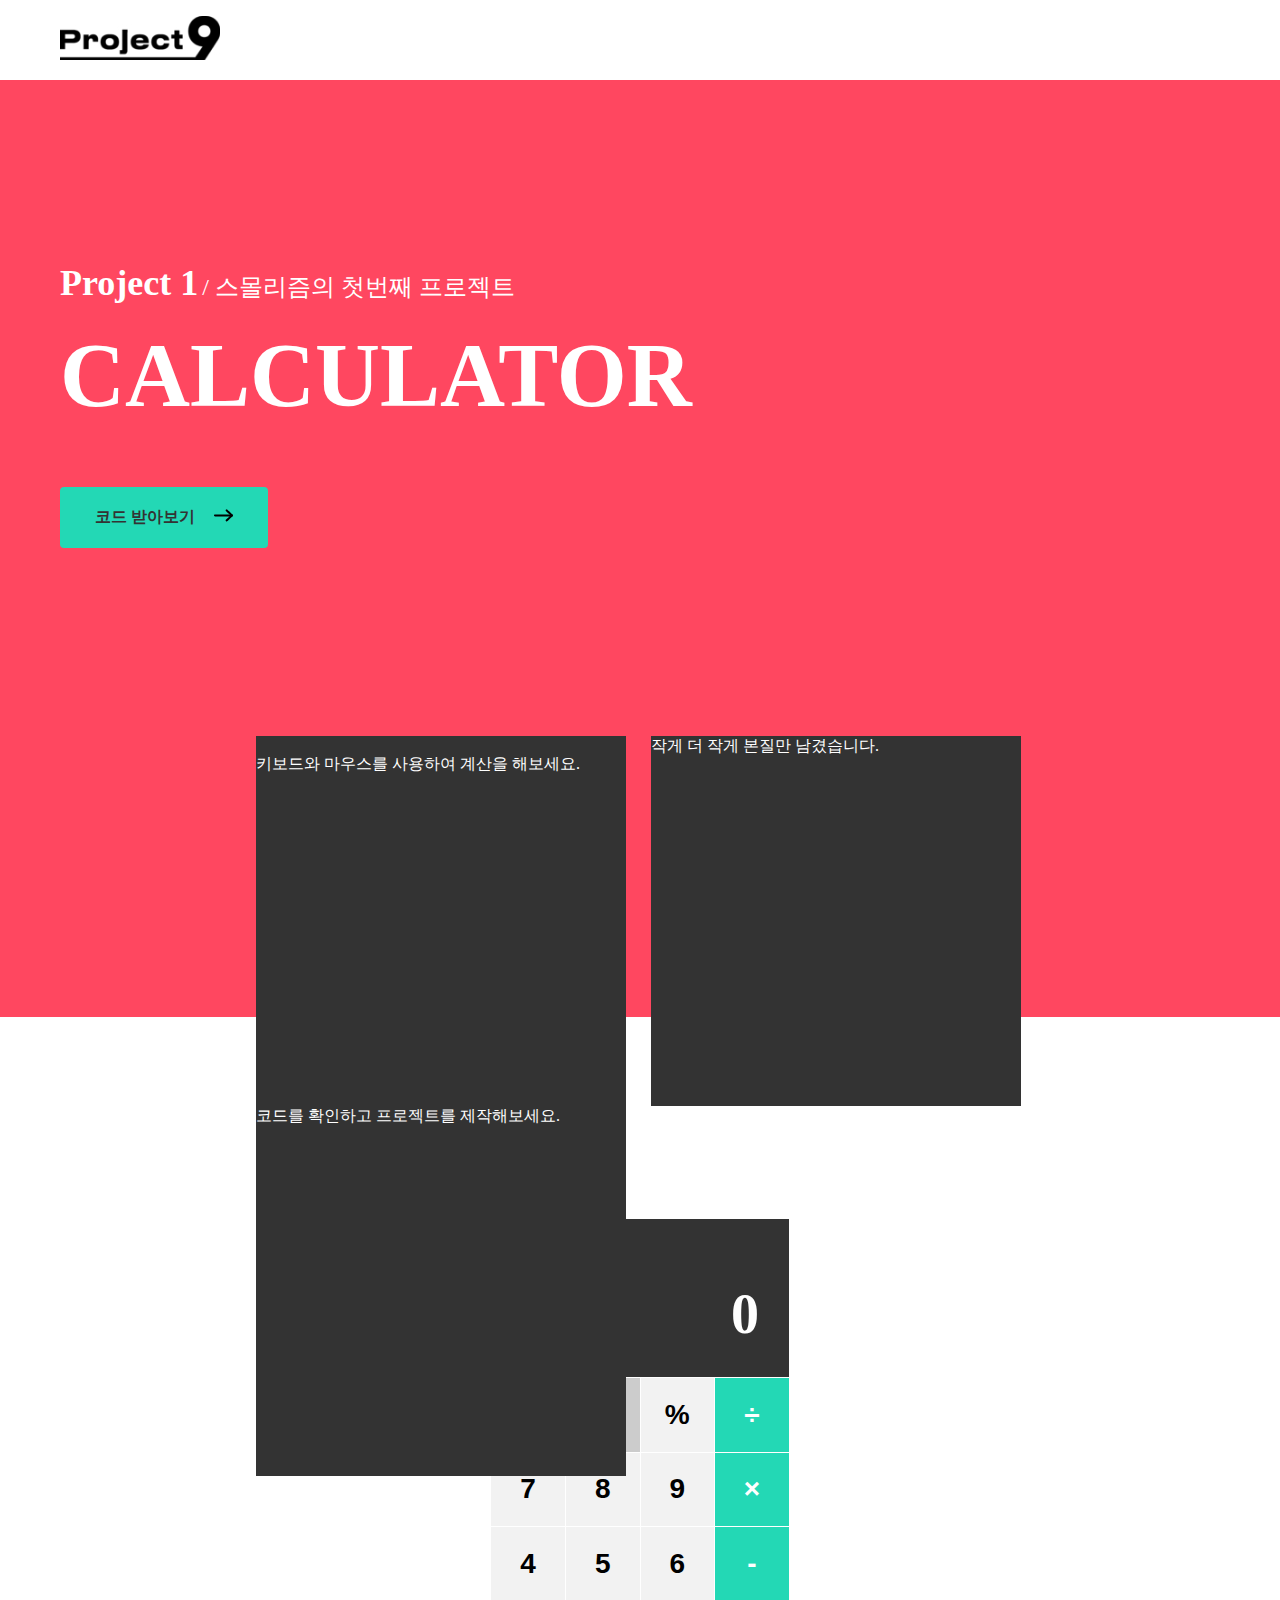
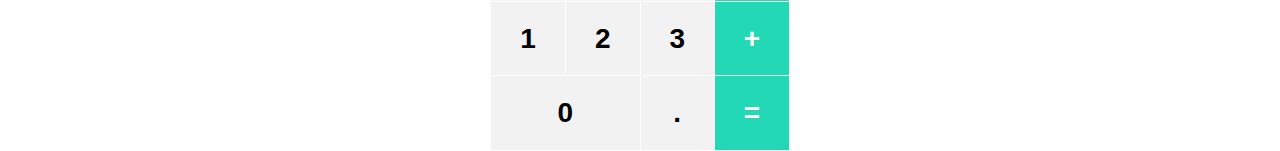
==== project9_01_calculator/index.html @ ad2fed40 "Merge branch 'LeeSeunJae_Dev' into lmj_dev" ====
<!DOCTYPE html>
<html lang="en">
<head>
    
    <title>project9_01_calculator</title>

    <!-- META DATA -->
    <meta charset="UTF-8">
    <meta name="viewport" content="width=device-width, initial-scale=1.0">
    
    <!-- CSS -->
    <link rel="stylesheet" href="resource/css/style.css">
    <link rel="stylesheet" href="resource/css/reset.css">

    <!-- FONT -->
    <link href="https://fonts.googleapis.com/css2?family=Noto+Sans+KR:wght@400;900&display=swap" rel="stylesheet">

    <!-- SCRIPT -->
    <script src="resource/js/script.js" defer></script>

</head>
<body>
<section id="main_content">
    <header class="main">
        <nav class="main--nav">
            <div class="container">
            <a href=""><img src="resource/img/logo_project9.jpg" alt="로고"></a>
            </div>
        </nav>
        <div class="main--hero">
            <div class="container">
            <h3>Project 1</h3>
            <h4> / 스몰리즘의 첫번째 프로젝트</h4>
            <h2>CALCULATOR</h2>
            <a href="#" class="hero--btn">코드 받아보기 <img src="resource/img/icon_right_arraow.png" alt="화살표"></a>
            </div>
        </div>
    </header>
    <div class="description container clearfix">
        <div class="desc--box_01"><img src="#" alt=""><p>키보드와 마우스를 사용하여 계산을 해보세요.</p></div>
        <div class="desc--box_02"><p>작게 더 작게 본질만 남겼습니다.</p></div>
        <div class="desc--box_03"><p>코드를 확인하고 프로젝트를 제작해보세요.</p></div>
    </div>
</section>

<!-- CALCULATOR    -->
<section id="calculator_content">
    <div class="calculator">
        <div class="calculator--output_panel">
            <div class="js---previous_result"></div>
            <h2 class="js---current_result"></h2>
        </div>
        
        <div class="calculator--input_panel">
            
            <!-- NUMBER -->
            <form>
            <table>
                <tr>
                    <!-- RESET,PERCENT -->
                    <td colspan="2" class="border_left_delete"><button class="js---reset">AC</button></td>
                    <td><button class="js---remainder">%</button></td>
                    <!-- FOUR ARITHMETIC OPERAION -->
                    <td class="border_right_delete"><button class="js---division primary_color">&divide;</button></td>
                </tr>
                <tr>
                    <td class="border_left_delete"><button class="js---number_7">7</button></td>
                    <td><button class="js---number_8">8</button></td>
                    <td><button class="js---number_9">9</button></td>
                    <td class="border_right_delete"><button class="js---multiply primary_color">&times;</button></td>
                </tr>
                <tr>
                    <td class="border_left_delete"><button class="js---number_4">4</button></td>
                    <td><button class="js---number_5">5</button></td>
                    <td><button class="js---number_6">6</button></td>
                    <td class="border_right_delete"><button class="js---subtract primary_color">-</button></td>
                </tr>
                <tr>
                    <td class="border_left_delete"><button class="js---number_1">1</button></td>
                    <td><button class="js---number_2">2</button></td>
                    <td><button class="js---number_3">3</button></td>
                    <td class="border_right_delete"><button class="js---plus primary_color">+</button></td>
                </tr>
                <tr>
                    <td colspan="2" class="border_left_delete"><button class="js---number_0">0</button></td>
                    <td><button class="js---number_dot">.</button></td>
                    <td class="border_right_delete"><button class="js---result primary_color">=</button></td>
                </tr>
                <!-- FOUR ARITHMETIC OPERAION -->
            </table>
            </form>
        </div>
    </div>
</section>
</body>
</html>
---- project9_01_calculator/resource/css/style.css ----
/* -------------------- */
/* 기본설정 */
/* -------------------- */

body{
    color:#fff;
}

/* 루트값 */

:root{
    --primary_color:#23d8b5;
}


/* 컨테이너클래스 */
.container {
    max-width:1160px;
    margin: 0 auto;
}

/* 클리어픽스 */
.clearfix::after{
    content: '';
    clear: both;
    display: block;
}


/* 좌우 보더라인 제거 */

table tr .border_right_delete {
    border-right: none
}

table tr .border_left_delete {
    border-left: none
}


/* -------------------- */
/* 버튼설정 */
/* -------------------- */


/* 사칙연산 버튼 */
.primary_color{
    background: var(--primary_color);
    color: #fff;
}

.primary_color:hover{
    background: #22C6A7;
    color: #f5f5f5;
}

.primary_color:active{
    background: #1CA68C;
    color: #f5f5f5;
}


/* 숫자버튼 */
button {
    background:#f2f2f2;
}

button:hover {
    background: #ddd;
}

button:active {
    background: #ccc;
}


/* reset, percent 버튼컬러  디폴트*/

.js---reset, .js---percent {
    background: #ccc;
}

.js---reset:hover, .js---percent:hover {
    background: #bbb;
}

.js---reset:active, .js---percent:active {
    background: #a5a5a5;
}

/* ---------------------- */
/* 재사용 컴퍼넌트 */
/* ---------------------- */



/* --------------------- */
/* SECTION_MAIN */
/* --------------------- */

.main {
    /* background-color: salmon; */
    width: 100%;
}

/* NAV */

.main--nav {
    background: #fff;
    padding:16px 0;
}

/* HERO IMG */

.main--hero {
    background: #ff4760;
    padding:10px 0;
    height:937px;  
}

.main--hero h2{
    font-size:90px ;
    padding: 20px 0 60px 0;
}

.main--hero h3{
    font-size:36px ;
    display: inline-block;
    margin-top: 172px;
}

.main--hero h4{
    font-size:24px ;
    display: inline-block;
    font-weight: 400;
}

.hero--btn {
    padding: 20px 35px;
    background: var(--primary_color);
    border-radius:4px;
    font-weight: 900;
    display: inline-block;
}

.hero--btn img{
    margin-left: 15px;
}

/* DESCRIPTION */

.main_content {
    position: relative;
}

.description {
    position: absolute;
    top:90%;
    left:20%;
    transform: translateY(-10%);
}

.hero_text_box {
    position: absolute;
    top: 40%;
    left: 50%;
    transform: translate(-50%, -50%);
    /* width: 100%; */
}

.description div:last-child{
    margin-right: 0;
}

.desc--box_01 {
    width: 370px;
    height: 370px;
    float: left;
    margin-right: 25px;
    background: #333333;
}

.desc--box_02 {
    width: 370px;
    height: 370px;
    float: left;
    margin-right: 25px;
    background: #333333;
}

.desc--box_03 {
    width: 370px;
    height: 370px;
    float: left;
    margin-right: 25px;
    background: #333333;
}


/* --------------------- */
/* SECTION_CALCULATOR */
/* --------------------- */


#calculator_content {
    padding-top:202px;
}



/* CALCULATOR */


.calculator {
    width:298px;
    height: 532px;
    border-radius: 5px;
    margin: 0 auto;
}


/* ---------------------- */
/* OUTPUT_PANEL*/
/* ---------------------- */
.calculator--output_panel {
    background:#333;
    height: 158px;
    text-align: right;
}

.js---previous_result{
    /* background: #888; */
    height: 40%;
    font-size:24px;
    padding:40px 30px 0 0;
    color: #999;
}

.js---current_result {
    /* background:#999; */
    padding-right: 30px;
    font-size:56px;
    height: 60%;
}

/* ---------------------- */
/* INPUT_PANEL*/
/* ---------------------- */

.calculator--input_panel table {
    width:100%;
    height:374px;
    border-collapse: collapse;
    border-spacing: 0;

}


.calculator--input_panel td {
    text-align: center;
    width:25%;
    border:1px solid #fff;
}

.calculator--input_panel button {
    width: 100%;
    height: 100%;
    cursor: pointer;
    font-size:28px;
    font-weight:700;  
}
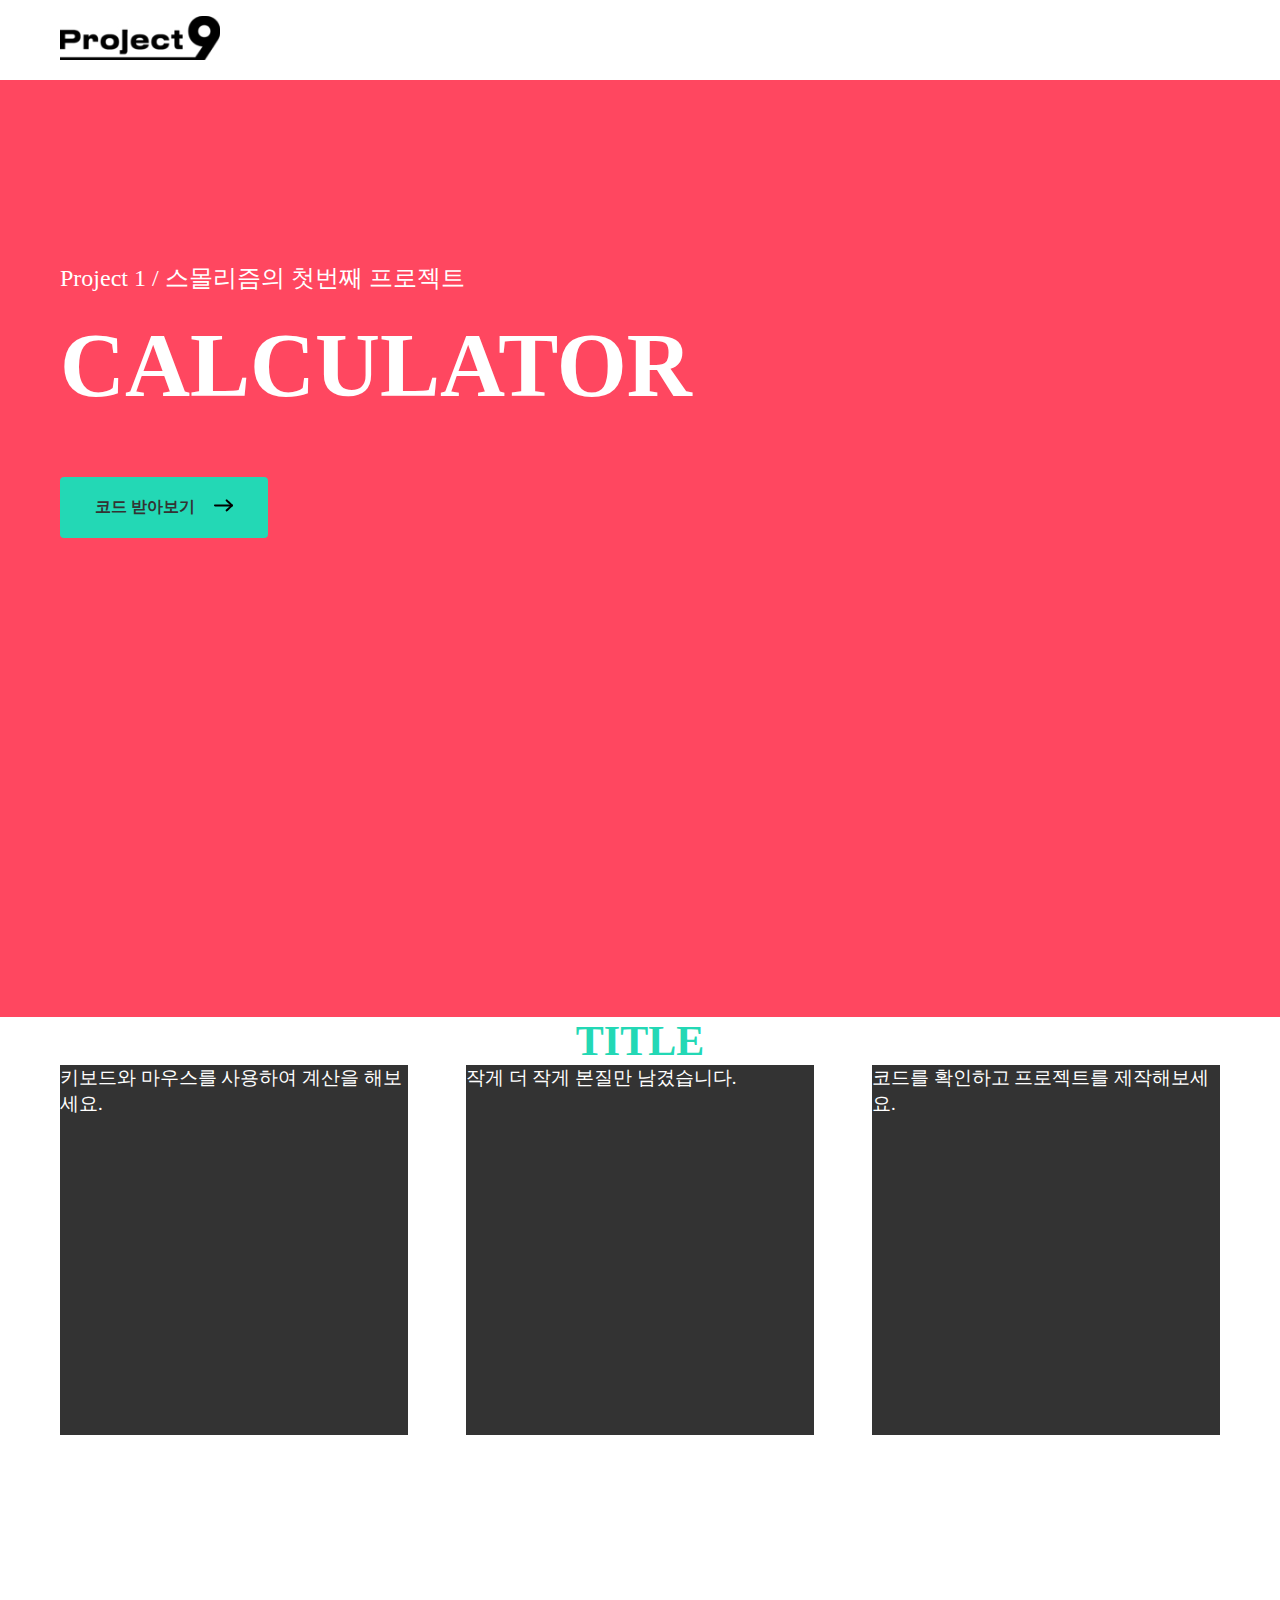
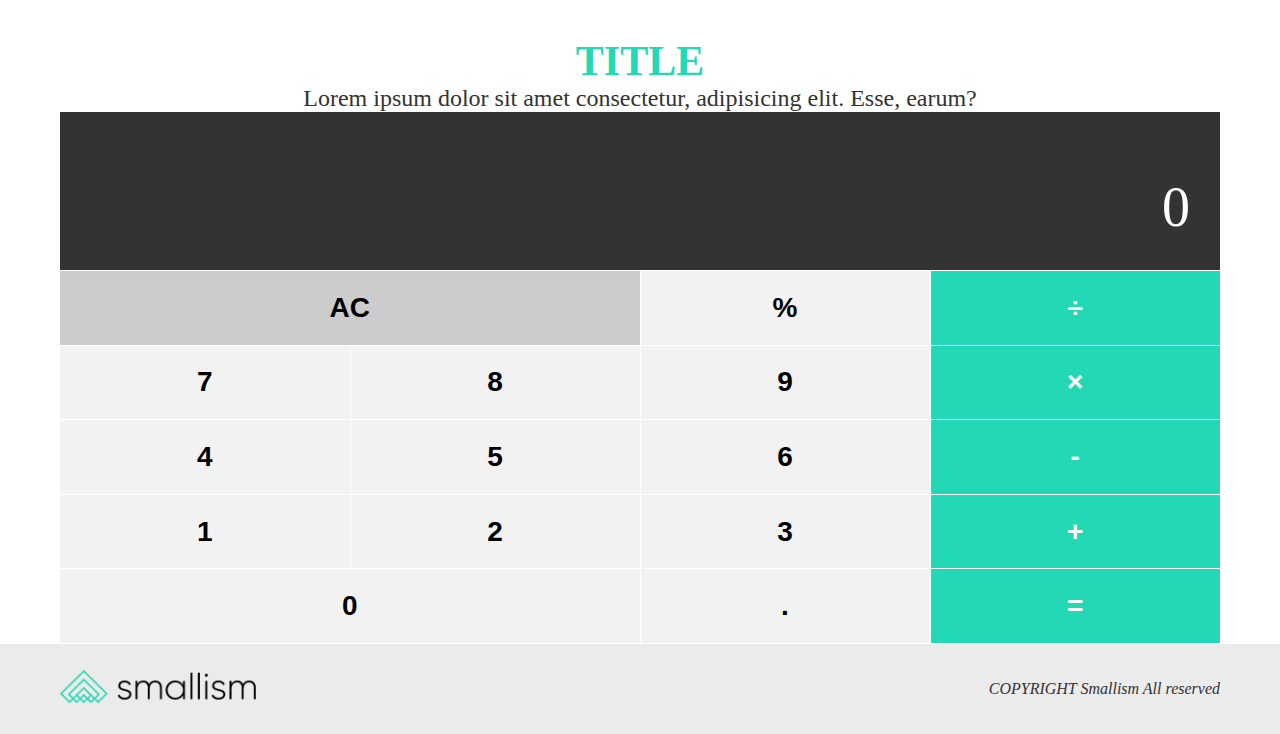
==== commit 6b659a2a: "html&css 수정" ====
--- a/project9_01_calculator/index.html
+++ b/project9_01_calculator/index.html
@@ -16,81 +16,111 @@
     <link href="https://fonts.googleapis.com/css2?family=Noto+Sans+KR:wght@400;900&display=swap" rel="stylesheet">
 
     <!-- SCRIPT -->
+    <link rel="stylesheet" href="https://cdnjs.cloudflare.com/ajax/libs/font-awesome/5.8.2/css/all.min.css" />
     <script src="resource/js/script.js" defer></script>
 
 </head>
 <body>
-<section id="main_content">
-    <header class="main">
-        <nav class="main--nav">
-            <div class="container">
-            <a href=""><img src="resource/img/logo_project9.jpg" alt="로고"></a>
+
+    <header id="header">
+        <nav class="header--nav">
+            <div class="nav container">
+            <a href="../index.html"><img src="resource/img/logo_project9.jpg" alt="로고"></a>
             </div>
         </nav>
-        <div class="main--hero">
-            <div class="container">
-            <h3>Project 1</h3>
-            <h4> / 스몰리즘의 첫번째 프로젝트</h4>
-            <h2>CALCULATOR</h2>
-            <a href="#" class="hero--btn">코드 받아보기 <img src="resource/img/icon_right_arraow.png" alt="화살표"></a>
+        <div class="header--hero">
+            <div class="hero container">
+                <p>
+                    <span class="">Project 1</span> / 스몰리즘의 첫번째 프로젝트</span>
+                </p>
+                <h1>CALCULATOR</h1>
+                <a href="https://github.com/sliverz6/Smallism_Project9" class="hero--btn">코드 받아보기
+                    <img src="resource/img/icon_right_arraow.png" alt="화살표">
+                </a>
             </div>
         </div>
     </header>
-    <div class="description container clearfix">
-        <div class="desc--box_01"><img src="#" alt=""><p>키보드와 마우스를 사용하여 계산을 해보세요.</p></div>
-        <div class="desc--box_02"><p>작게 더 작게 본질만 남겼습니다.</p></div>
-        <div class="desc--box_03"><p>코드를 확인하고 프로젝트를 제작해보세요.</p></div>
-    </div>
-</section>
 
-<!-- CALCULATOR    -->
-<section id="calculator_content">
-    <div class="calculator">
-        <div class="calculator--output_panel">
-            <div class="js---previous_result"></div>
-            <h2 class="js---current_result"></h2>
+    <main id="main">
+        <section class="section_description clearfix">
+            <div class="description container">
+                <h2 class="descrpition--h2">TITLE</h2>
+                <div class="description--box">
+                    <ion-icon name="heart"></ion-icon>
+                    <h3 class="box--h3">키보드와 마우스를 사용하여 계산을 해보세요.</h3>
+                </div>
+                <div class="description--box">
+                    <h3 class="box--h3">작게 더 작게 본질만 남겼습니다.</h3>
+                </div>
+                <div class="description--box">
+                    <h3 class="box--h3">코드를 확인하고 프로젝트를 제작해보세요.</h3>
+                </div>
+            </div>
+        </section>
+
+        <!-- CALCULATOR    -->
+        <section class="section_calculator">
+            <div class="calculator container">
+                <h2 class="calculator--h2">TITLE</h2>
+                <h3 class="calculator--h3">Lorem ipsum dolor sit amet consectetur, adipisicing elit. Esse, earum?</h3>
+                <div class="calculator--output_panel">
+                    <div class="calculation_log js---previous_result"></div>
+                    <div class="current_result js---current_result"></div>
+                </div>
+                <div class="calculator--input_panel">
+                    <table>
+                        <tr>
+                            <td colspan="2"><button class="js---reset">AC</button></td>
+                            <td><button class="js---remainder">%</button></td>
+                            <td><button class="js---division primary_color">&divide;</button></td>
+                        </tr>
+                        <tr>
+                            <td><button class="js---number_7">7</button></td>
+                            <td><button class="js---number_8">8</button></td>
+                            <td><button class="js---number_9">9</button></td>
+                            <td><button class="js---multiply primary_color">&times;</button></td>
+                        </tr>
+                        <tr>
+                            <td><button class="js---number_4">4</button></td>
+                            <td><button class="js---number_5">5</button></td>
+                            <td><button class="js---number_6">6</button></td>
+                            <td><button class="js---subtract primary_color">-</button></td>
+                        </tr>
+                        <tr>
+                            <td><button class="js---number_1">1</button></td>
+                            <td><button class="js---number_2">2</button></td>
+                            <td><button class="js---number_3">3</button></td>
+                            <td><button class="js---add primary_color">+</button></td>
+                        </tr>
+                        <tr>
+                            <td colspan="2"><button class="js---number_0">0</button></td>
+                            <td><button class="js---number_dot">.</button></td>
+                            <td><button class="js---result primary_color">=</button></td>
+                        </tr>
+                    </table>
+                </div>
+            </div>
+        </section>
+    </main>
+    <!-- footer -->
+    <footer id="footer">
+        <div class="container">
+            <div class="footer">
+                <div class="footer_img">
+                    <a href="https://smallism.netlify.com">
+                        <img 
+                        src="resource/img/로고_흑.png" 
+                        srcset="
+                        resource/img/로고_흑@2x.png 2x, 
+                        resource/img/로고_흑@3x.png 3x"
+                        alt="스몰리즘 로고">
+                    </a>
+                </div>
+                <div class="footer_text">
+                    <address>COPYRIGHT Smallism All reserved</address>
+                </div>
+            </div>
         </div>
-        
-        <div class="calculator--input_panel">
-            
-            <!-- NUMBER -->
-            <form>
-            <table>
-                <tr>
-                    <!-- RESET,PERCENT -->
-                    <td colspan="2" class="border_left_delete"><button class="js---reset">AC</button></td>
-                    <td><button class="js---remainder">%</button></td>
-                    <!-- FOUR ARITHMETIC OPERAION -->
-                    <td class="border_right_delete"><button class="js---division primary_color">&divide;</button></td>
-                </tr>
-                <tr>
-                    <td class="border_left_delete"><button class="js---number_7">7</button></td>
-                    <td><button class="js---number_8">8</button></td>
-                    <td><button class="js---number_9">9</button></td>
-                    <td class="border_right_delete"><button class="js---multiply primary_color">&times;</button></td>
-                </tr>
-                <tr>
-                    <td class="border_left_delete"><button class="js---number_4">4</button></td>
-                    <td><button class="js---number_5">5</button></td>
-                    <td><button class="js---number_6">6</button></td>
-                    <td class="border_right_delete"><button class="js---subtract primary_color">-</button></td>
-                </tr>
-                <tr>
-                    <td class="border_left_delete"><button class="js---number_1">1</button></td>
-                    <td><button class="js---number_2">2</button></td>
-                    <td><button class="js---number_3">3</button></td>
-                    <td class="border_right_delete"><button class="js---plus primary_color">+</button></td>
-                </tr>
-                <tr>
-                    <td colspan="2" class="border_left_delete"><button class="js---number_0">0</button></td>
-                    <td><button class="js---number_dot">.</button></td>
-                    <td class="border_right_delete"><button class="js---result primary_color">=</button></td>
-                </tr>
-                <!-- FOUR ARITHMETIC OPERAION -->
-            </table>
-            </form>
-        </div>
-    </div>
-</section>
+    </footer>
 </body>
 </html>--- a/project9_01_calculator/resource/css/style.css
+++ b/project9_01_calculator/resource/css/style.css
@@ -10,6 +10,10 @@
 
 :root{
     --primary_color:#23d8b5;
+    --h2_font:42px;
+    --h3_font:24px;
+    --h3_font-weight :400;
+    --text-align:center;
 }
 
 
@@ -29,14 +33,13 @@
 
 /* 좌우 보더라인 제거 */
 
-table tr .border_right_delete {
-    border-right: none
-}
-
-table tr .border_left_delete {
-    border-left: none
-}
-
+table tr td:first-child{
+    border-left: none;
+}
+
+table tr td:last-child  {
+    border-right: none;
+}
 
 /* -------------------- */
 /* 버튼설정 */
@@ -95,44 +98,40 @@
 
 
 /* --------------------- */
-/* SECTION_MAIN */
-/* --------------------- */
-
-.main {
-    /* background-color: salmon; */
+/*HEADER */
+/* --------------------- */
+
+.header {
     width: 100%;
-}
-
-/* NAV */
-
-.main--nav {
+    height: 100vh;
+}
+
+/***** NAV CONTAINER *****/
+
+.header--nav {
     background: #fff;
     padding:16px 0;
 }
 
-/* HERO IMG */
-
-.main--hero {
+/***** HERO CONTAINER *****/
+
+.header--hero {
     background: #ff4760;
     padding:10px 0;
     height:937px;  
 }
 
-.main--hero h2{
+.hero h1{
     font-size:90px ;
     padding: 20px 0 60px 0;
 }
 
-.main--hero h3{
-    font-size:36px ;
-    display: inline-block;
-    margin-top: 172px;
-}
-
-.main--hero h4{
+
+.hero p{
     font-size:24px ;
     display: inline-block;
     font-weight: 400;
+    margin-top: 172px;
 }
 
 .hero--btn {
@@ -147,54 +146,39 @@
     margin-left: 15px;
 }
 
-/* DESCRIPTION */
-
-.main_content {
-    position: relative;
-}
-
-.description {
-    position: absolute;
-    top:90%;
-    left:20%;
-    transform: translateY(-10%);
-}
-
-.hero_text_box {
-    position: absolute;
-    top: 40%;
-    left: 50%;
-    transform: translate(-50%, -50%);
-    /* width: 100%; */
-}
-
-.description div:last-child{
-    margin-right: 0;
-}
-
-.desc--box_01 {
-    width: 370px;
+/* --------------------- */
+/* SECTION_DESCRIPTION */
+/* --------------------- */
+
+
+.main--description {
+    height:auto;
+    background: #555;
+    overflow: auto;
+}
+
+.descrpition--h2 {
+    text-align: var(--text-align);
+    color: var(--primary_color);
+    font-size: var(--h2_font);
+}
+
+.description--box:last-child{
+    margin-right:0;
+}
+
+.description--box{
+    width: 30%;
     height: 370px;
     float: left;
-    margin-right: 25px;
+    margin-right:5%;
     background: #333333;
 }
 
-.desc--box_02 {
-    width: 370px;
-    height: 370px;
-    float: left;
-    margin-right: 25px;
-    background: #333333;
-}
-
-.desc--box_03 {
-    width: 370px;
-    height: 370px;
-    float: left;
-    margin-right: 25px;
-    background: #333333;
-}
+.box--h3{
+    font-weight: var(--h3_font-weight);
+}
+
 
 
 /* --------------------- */
@@ -202,26 +186,39 @@
 /* --------------------- */
 
 
-#calculator_content {
+.section_calculator{
     padding-top:202px;
-}
-
-
-
-/* CALCULATOR */
-
+    height: auto;
+}
+
+
+
+/* ----- CALCULATOR ----- */
 
 .calculator {
-    width:298px;
-    height: 532px;
+    width:100%;
+    height: auto;
     border-radius: 5px;
     margin: 0 auto;
 }
 
 
-/* ---------------------- */
-/* OUTPUT_PANEL*/
-/* ---------------------- */
+.calculator--h2 {
+    text-align: var(--text-align);
+    font-size: var(--h2_font);
+    color: var(--primary_color);
+}
+
+.calculator--h3 {
+    text-align: var(--text-align);
+    font-size: var(--h3_font);
+    font-weight: var(--h3_font-weight);
+    color: #333
+}
+
+
+/* ----- OUTPUT_PANEL----- */
+
 .calculator--output_panel {
     background:#333;
     height: 158px;
@@ -243,9 +240,7 @@
     height: 60%;
 }
 
-/* ---------------------- */
-/* INPUT_PANEL*/
-/* ---------------------- */
+/* ----- INPUT_PANEL ----- */
 
 .calculator--input_panel table {
     width:100%;
@@ -271,3 +266,27 @@
 }
 
 
+/* ----- FOOTER ----- */
+
+#footer {
+    display: flex;
+    justify-content: space-between;
+    align-items: center;
+    height: 90px;
+    background-color: #ebebeb;
+}
+
+#footer > .container {
+    width: 100%;
+}
+
+.footer {
+    display: flex;
+    align-items: center;
+    justify-content: space-between;
+}
+
+.footer_text {
+    color: #333;
+}
+
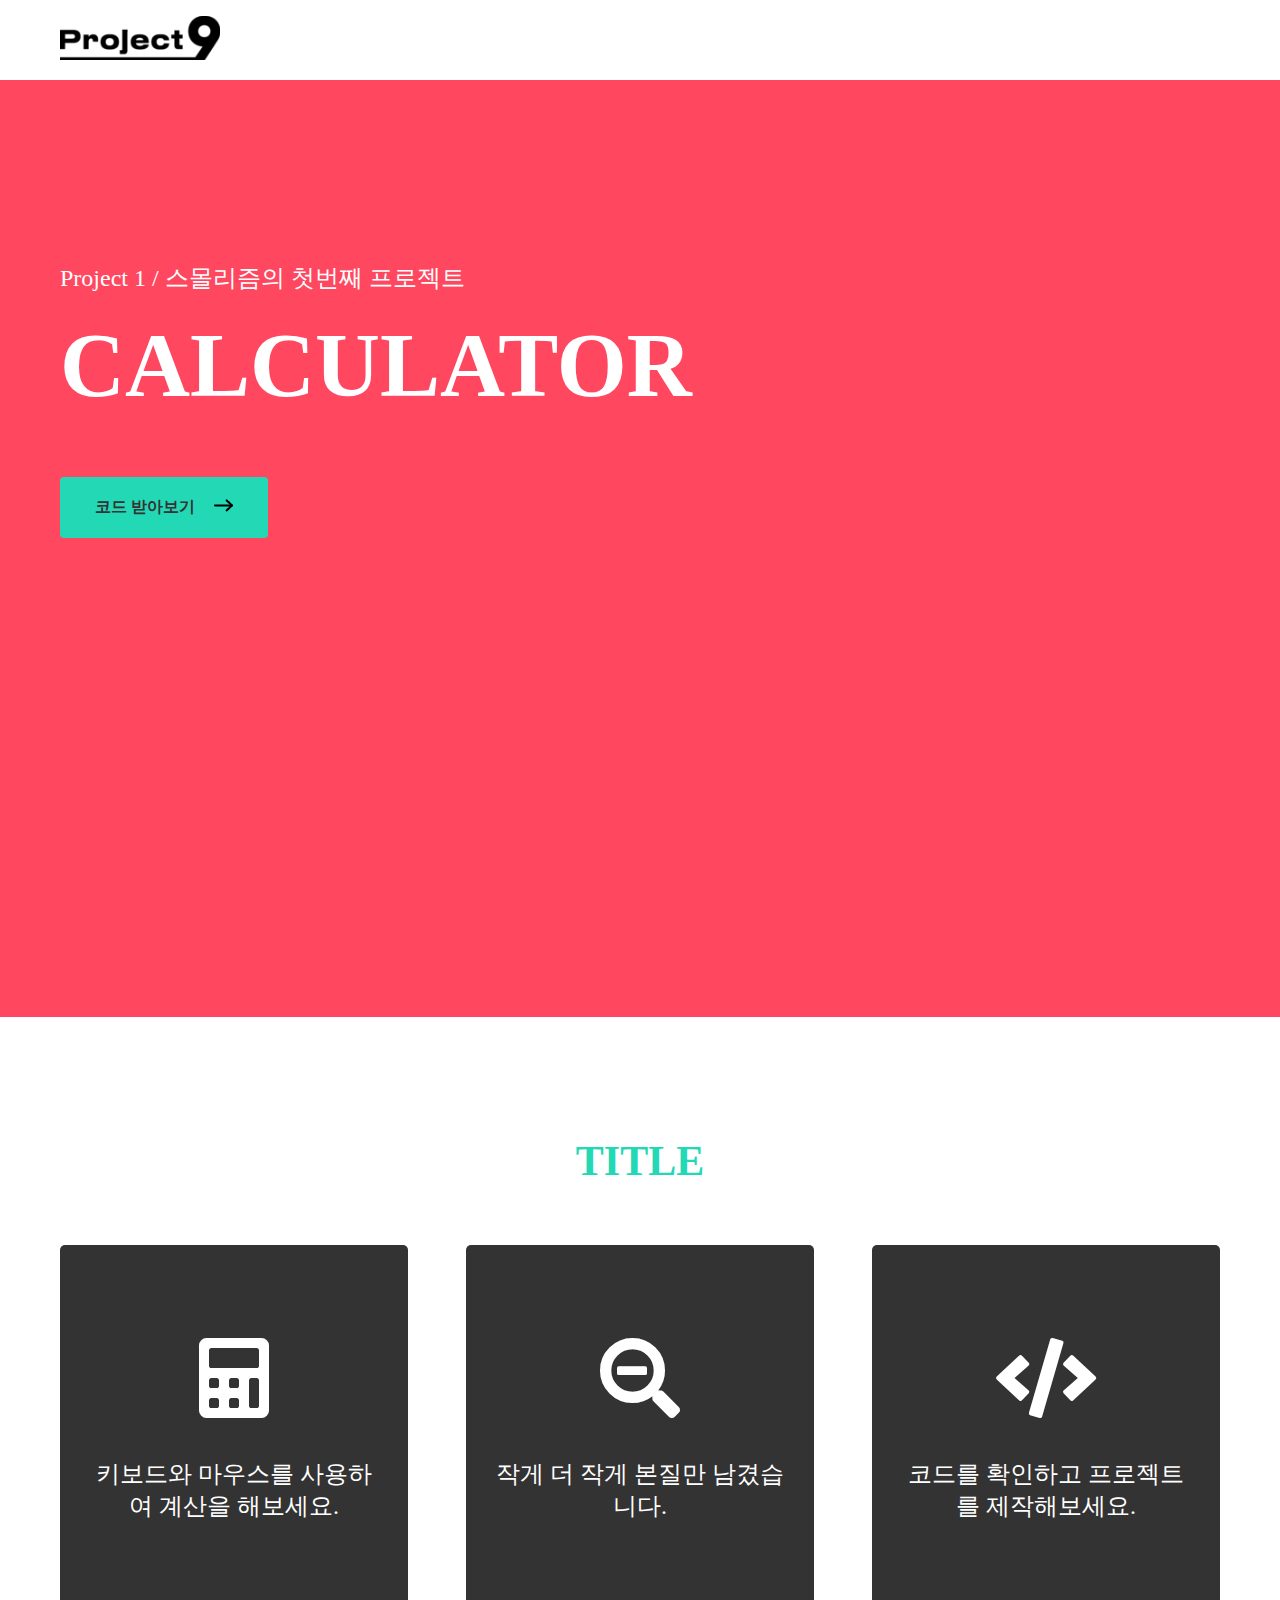
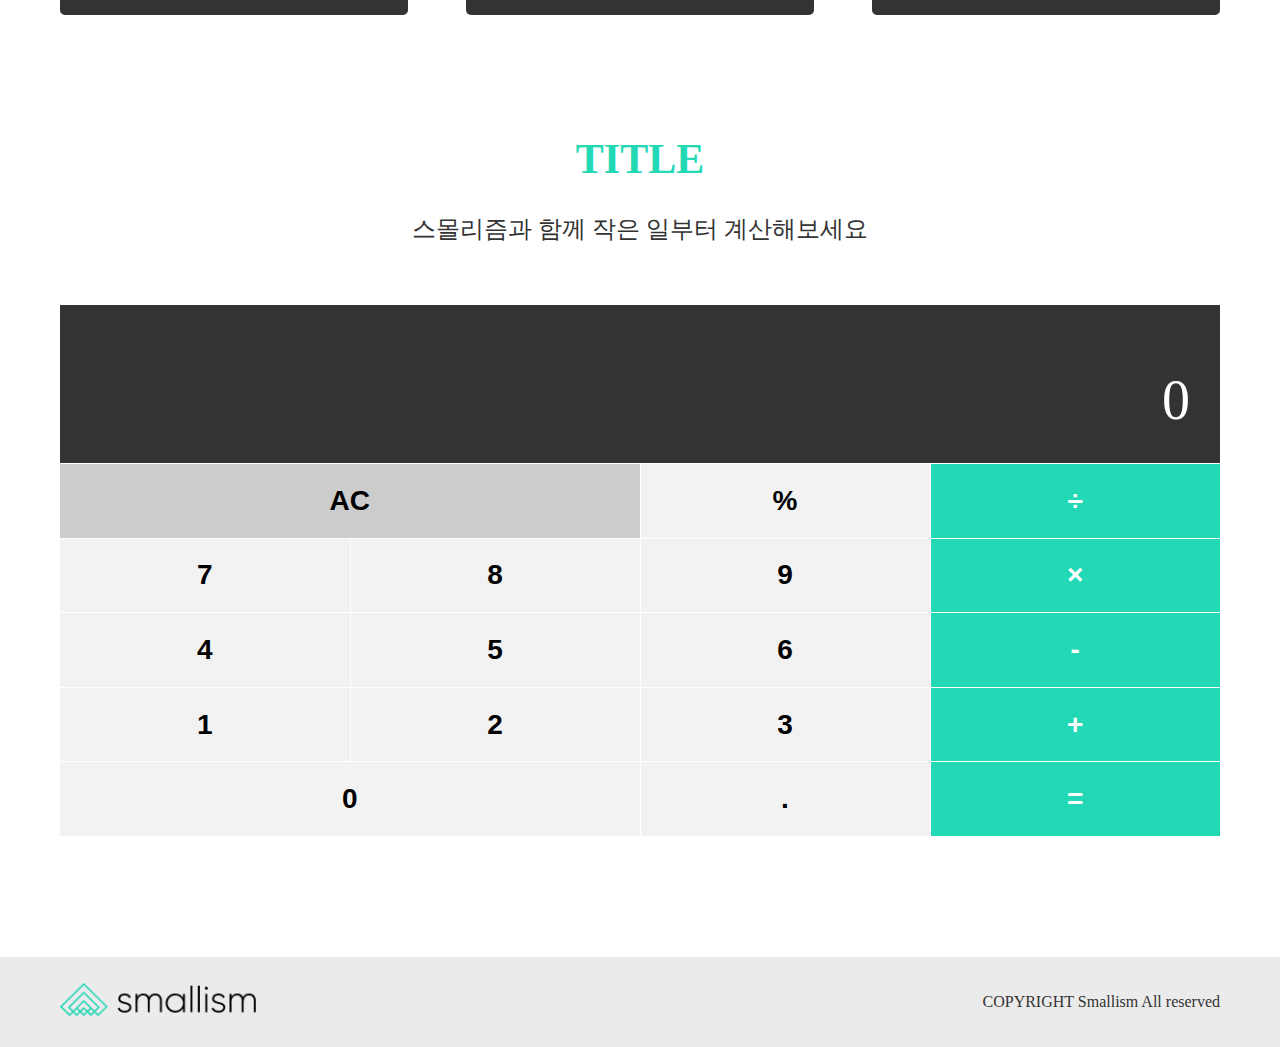
==== commit eac6e340: "완성" ====
--- a/project9_01_calculator/index.html
+++ b/project9_01_calculator/index.html
@@ -46,13 +46,15 @@
             <div class="description container">
                 <h2 class="descrpition--h2">TITLE</h2>
                 <div class="description--box">
-                    <ion-icon name="heart"></ion-icon>
+                    <i class="fas fa-calculator fa-5x"></i>
                     <h3 class="box--h3">키보드와 마우스를 사용하여 계산을 해보세요.</h3>
                 </div>
                 <div class="description--box">
+                    <i class="fas fa-search-minus fa-5x"></i>
                     <h3 class="box--h3">작게 더 작게 본질만 남겼습니다.</h3>
                 </div>
                 <div class="description--box">
+                    <i class="fas fa-code fa-5x"></i>
                     <h3 class="box--h3">코드를 확인하고 프로젝트를 제작해보세요.</h3>
                 </div>
             </div>
@@ -62,7 +64,7 @@
         <section class="section_calculator">
             <div class="calculator container">
                 <h2 class="calculator--h2">TITLE</h2>
-                <h3 class="calculator--h3">Lorem ipsum dolor sit amet consectetur, adipisicing elit. Esse, earum?</h3>
+                <h3 class="calculator--h3">스몰리즘과 함께 작은 일부터 계산해보세요</h3>
                 <div class="calculator--output_panel">
                     <div class="calculation_log js---previous_result"></div>
                     <div class="current_result js---current_result"></div>
--- a/project9_01_calculator/resource/css/style.css
+++ b/project9_01_calculator/resource/css/style.css
@@ -10,10 +10,11 @@
 
 :root{
     --primary_color:#23d8b5;
-    --h2_font:42px;
-    --h3_font:24px;
-    --h3_font-weight :400;
+    --h2_font-size:42px;
+    --h3_font-size:24px;
+    --h3_font-weight:400;
     --text-align:center;
+    --margin-bottom:60px;
 }
 
 
@@ -160,7 +161,8 @@
 .descrpition--h2 {
     text-align: var(--text-align);
     color: var(--primary_color);
-    font-size: var(--h2_font);
+    font-size: var(--h2_font-size);
+    margin-bottom: var(--margin-bottom);
 }
 
 .description--box:last-child{
@@ -168,15 +170,29 @@
 }
 
 .description--box{
+    display: flex;
+    flex-direction: column;
+    justify-content: center;
+    align-items: center;
+    padding: 30px;
     width: 30%;
     height: 370px;
     float: left;
     margin-right:5%;
     background: #333333;
-}
+    border-radius: 5px;
+}
+
+
+.fas{
+    margin-bottom: 40px;
+}
+
 
 .box--h3{
     font-weight: var(--h3_font-weight);
+    font-size: var(--h3_font-size);
+    text-align: var(--text-align);
 }
 
 
@@ -186,8 +202,8 @@
 /* --------------------- */
 
 
-.section_calculator{
-    padding-top:202px;
+.section_calculator, .section_description {
+    padding-top:120px;
     height: auto;
 }
 
@@ -205,15 +221,17 @@
 
 .calculator--h2 {
     text-align: var(--text-align);
-    font-size: var(--h2_font);
+    font-size: var(--h2_font-size);
     color: var(--primary_color);
+    margin-bottom: 30px;
 }
 
 .calculator--h3 {
     text-align: var(--text-align);
-    font-size: var(--h3_font);
+    font-size: var(--h3_font-size);
     font-weight: var(--h3_font-weight);
-    color: #333
+    color: #333;
+    margin-bottom: var(--margin-bottom);
 }
 
 
@@ -274,6 +292,7 @@
     align-items: center;
     height: 90px;
     background-color: #ebebeb;
+    margin-top: 120px;
 }
 
 #footer > .container {
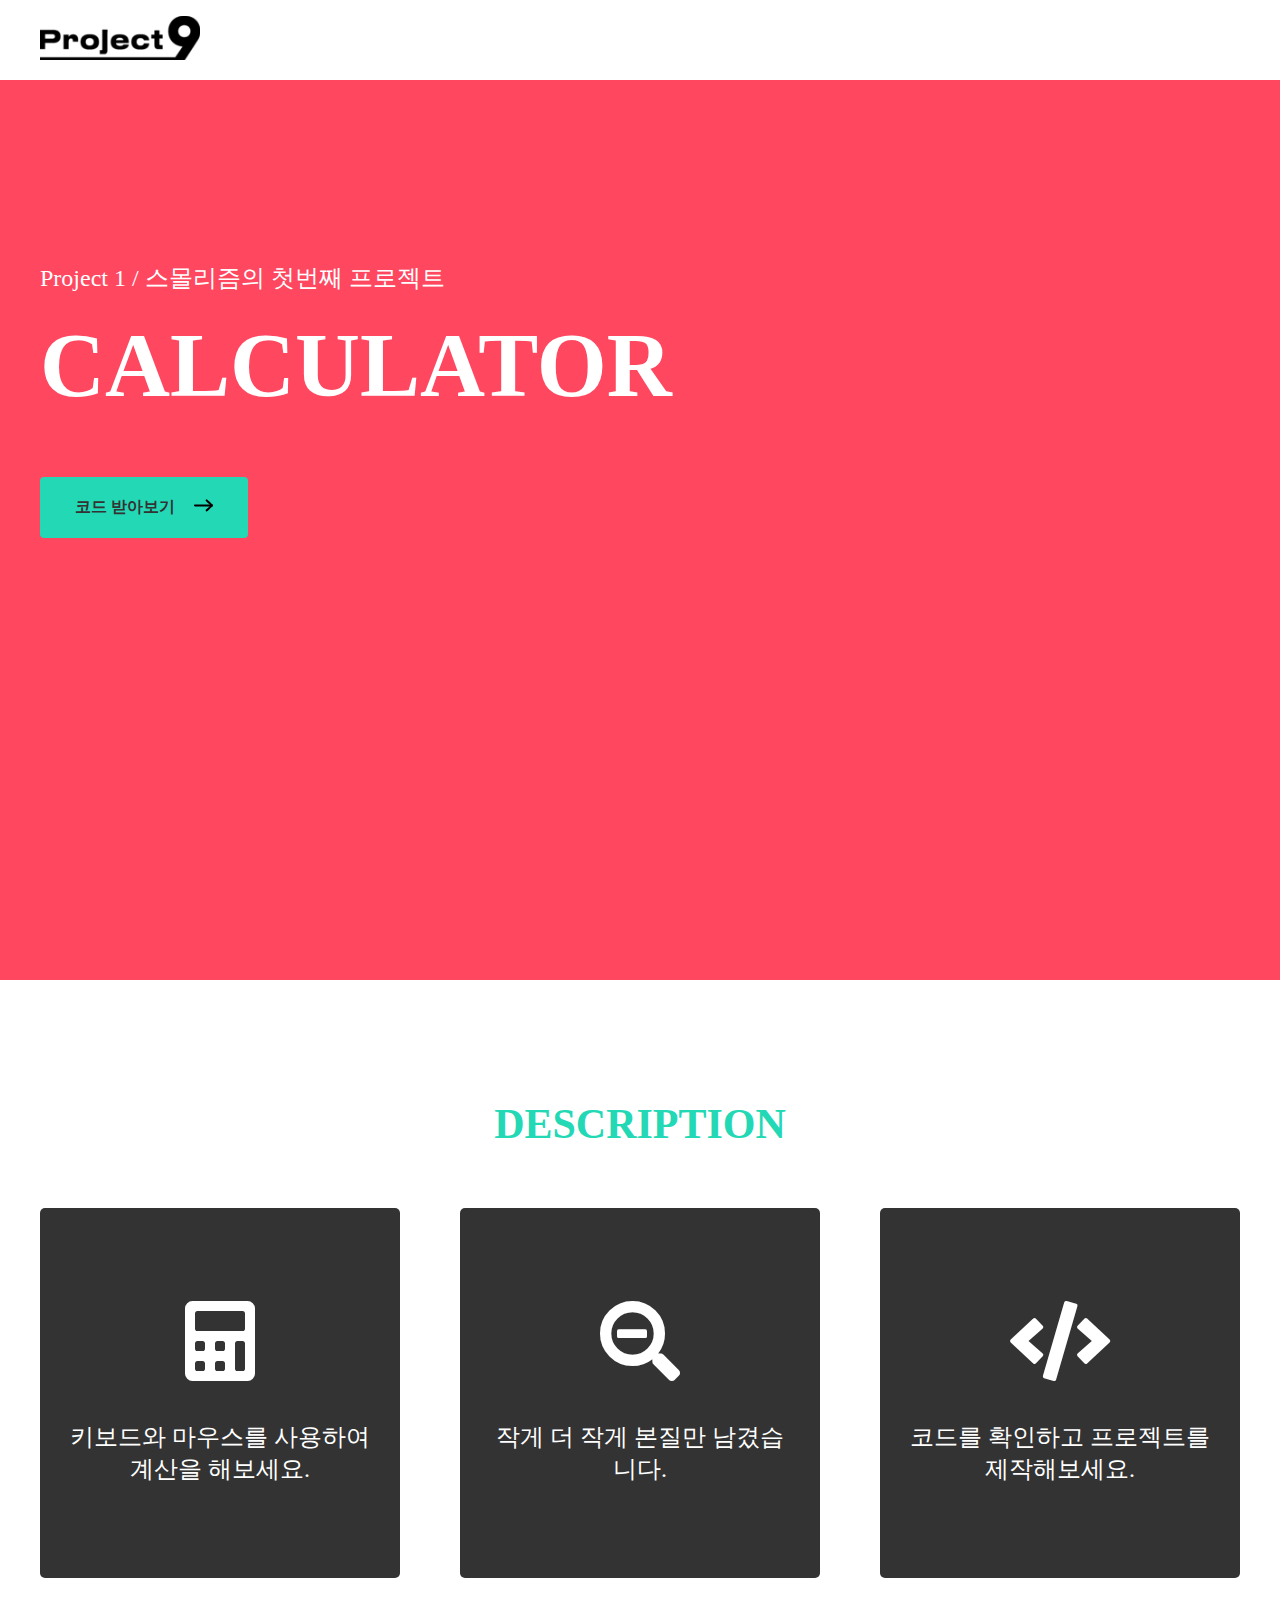
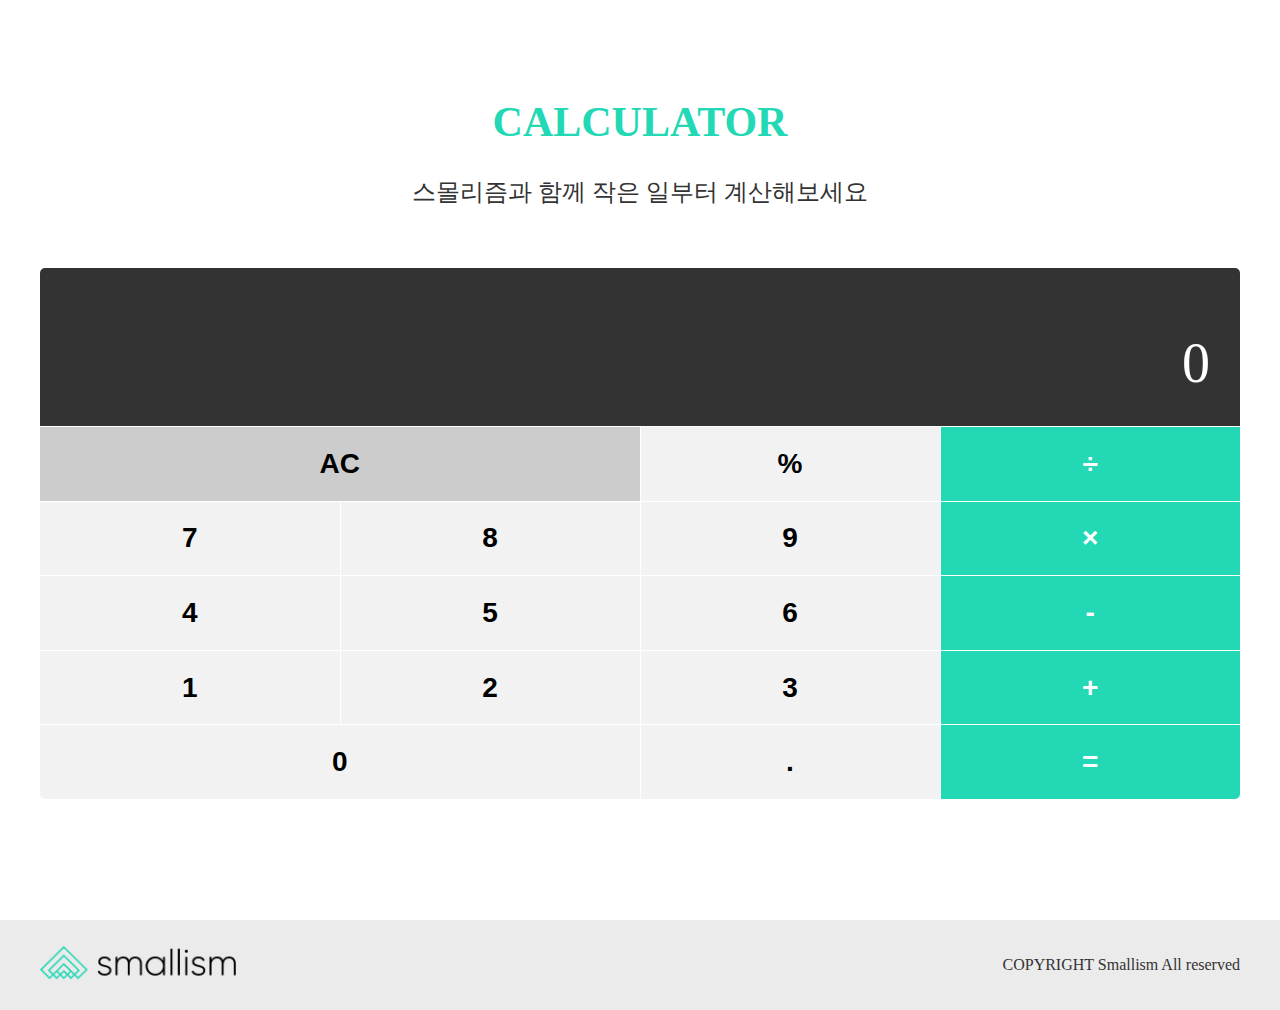
==== commit 5e4e3543: "완성!" ====
--- a/project9_01_calculator/index.html
+++ b/project9_01_calculator/index.html
@@ -11,6 +11,7 @@
     <!-- CSS -->
     <link rel="stylesheet" href="resource/css/style.css">
     <link rel="stylesheet" href="resource/css/reset.css">
+    <link rel="stylesheet" href="resource/css/mobile.css">
 
     <!-- FONT -->
     <link href="https://fonts.googleapis.com/css2?family=Noto+Sans+KR:wght@400;900&display=swap" rel="stylesheet">
@@ -23,9 +24,16 @@
 <body>
 
     <header id="header">
-        <nav class="header--nav">
-            <div class="nav container">
-            <a href="../index.html"><img src="resource/img/logo_project9.jpg" alt="로고"></a>
+        <nav class="header--nav container">
+            <div class="nav--logo">
+                <a href="../index.html">
+                    <img 
+                    src="resource/img/프로젝트9_로고.png" 
+                    srcset="
+                    resource/img/프로젝트9_로고@2x.png 2x, 
+                    resource/img/프로젝트9_로고@3x.png 3x"  
+                    alt="프로젝트9 로고">
+                </a>
             </div>
         </nav>
         <div class="header--hero">
@@ -44,7 +52,7 @@
     <main id="main">
         <section class="section_description clearfix">
             <div class="description container">
-                <h2 class="descrpition--h2">TITLE</h2>
+                <h2 class="descrpition--h2">DESCRIPTION</h2>
                 <div class="description--box">
                     <i class="fas fa-calculator fa-5x"></i>
                     <h3 class="box--h3">키보드와 마우스를 사용하여 계산을 해보세요.</h3>
@@ -63,7 +71,7 @@
         <!-- CALCULATOR    -->
         <section class="section_calculator">
             <div class="calculator container">
-                <h2 class="calculator--h2">TITLE</h2>
+                <h2 class="calculator--h2">CALCULATOR</h2>
                 <h3 class="calculator--h3">스몰리즘과 함께 작은 일부터 계산해보세요</h3>
                 <div class="calculator--output_panel">
                     <div class="calculation_log js---previous_result"></div>
--- a/project9_01_calculator/resource/css/style.css
+++ b/project9_01_calculator/resource/css/style.css
@@ -15,12 +15,13 @@
     --h3_font-weight:400;
     --text-align:center;
     --margin-bottom:60px;
+    --section_padding-top:120px;
 }
 
 
 /* 컨테이너클래스 */
 .container {
-    max-width:1160px;
+    max-width:1200px;
     margin: 0 auto;
 }
 
@@ -42,6 +43,9 @@
     border-right: none;
 }
 
+/* 좌우 보더 라운딩 */
+
+
 /* -------------------- */
 /* 버튼설정 */
 /* -------------------- */
@@ -109,22 +113,30 @@
 
 /***** NAV CONTAINER *****/
 
+
 .header--nav {
-    background: #fff;
-    padding:16px 0;
-}
+    height: 80px;
+    display: flex;
+    align-items: center;
+
+}
+
+.header--nav .nav--logo img {
+    width: 160px;
+}   
 
 /***** HERO CONTAINER *****/
 
 .header--hero {
     background: #ff4760;
     padding:10px 0;
-    height:937px;  
+    height:100vh;
+
 }
 
 .hero h1{
     font-size:90px ;
-    padding: 20px 0 60px 0;
+    padding: 20px 0 60px 0;  
 }
 
 
@@ -203,7 +215,7 @@
 
 
 .section_calculator, .section_description {
-    padding-top:120px;
+    padding-top: var(--section_padding-top);
     height: auto;
 }
 
@@ -241,10 +253,10 @@
     background:#333;
     height: 158px;
     text-align: right;
+    border-radius: 5px 5px 0 0;
 }
 
 .js---previous_result{
-    /* background: #888; */
     height: 40%;
     font-size:24px;
     padding:40px 30px 0 0;
@@ -252,7 +264,6 @@
 }
 
 .js---current_result {
-    /* background:#999; */
     padding-right: 30px;
     font-size:56px;
     height: 60%;
@@ -281,6 +292,13 @@
     cursor: pointer;
     font-size:28px;
     font-weight:700;  
+}
+
+.js---number_0 {
+    border-radius: 0 0 0 5px;
+}
+.js---result {
+    border-radius: 0 0 5px 0;
 }
 
 
--- a/project9_01_calculator/resource/css/mobile.css
+++ b/project9_01_calculator/resource/css/mobile.css
@@ -0,0 +1,98 @@
+/* MOBILE */
+
+@media (max-width: 580px) {
+    
+    /* 루트값 */
+
+    :root{
+        --primary_color:#23d8b5;
+        --h2_font-size:32px;
+        --h3_font-size:18px;
+        --text-align:center;
+        --margin-bottom:40px;
+        --section_padding-top:80px;
+    }
+    
+    /* 컨테이너클래스 */
+    .container {
+    max-width:440px;
+    margin: 0 auto;
+    }
+
+
+    /* HEADER */
+
+    .header--nav {
+        display: flex;
+        justify-content: center;
+    }
+
+    .header--hero {
+        height:auto;
+        text-align:center;
+        display:flex;
+        justify-content: center;
+        align-items: center;
+        padding:40px;
+    }
+
+    .hero h1{
+        font-size:50px ;
+        padding:10px 0 60px 0;
+        
+    }
+    
+    .hero p{
+        font-size:18px ;
+        display: inline-block;
+        font-weight: 400;
+        margin-top: 40px;
+    }
+
+    .hero--btn {
+        padding: 20px 35px;
+        background: var(--primary_color);
+        border-radius:4px;
+        font-weight: 900;
+        display: inline-block;
+    }
+    
+    /* DESCRIPTION */
+
+    .description--box{
+        display: flex;
+        flex-direction: column;
+        justify-content: center;
+        align-items: center;
+        padding: 20px;
+        width: 100%;
+        height: 30%;
+        margin-bottom:5%;
+        float: none;
+        background: #333333;
+        border-radius: 5px;
+    }
+
+    .fas{
+        margin: 20px 0;
+    }
+    .box--h3{
+        margin: 10px 0;
+    }
+
+
+    /* -----FOOTER----- */
+    #footer {
+        margin-top: 80px;
+    }
+
+    .footer_img img{
+        width:70% ;
+    }
+
+    .footer_text {
+       font-size: 12px;  
+    }
+}
+    
+    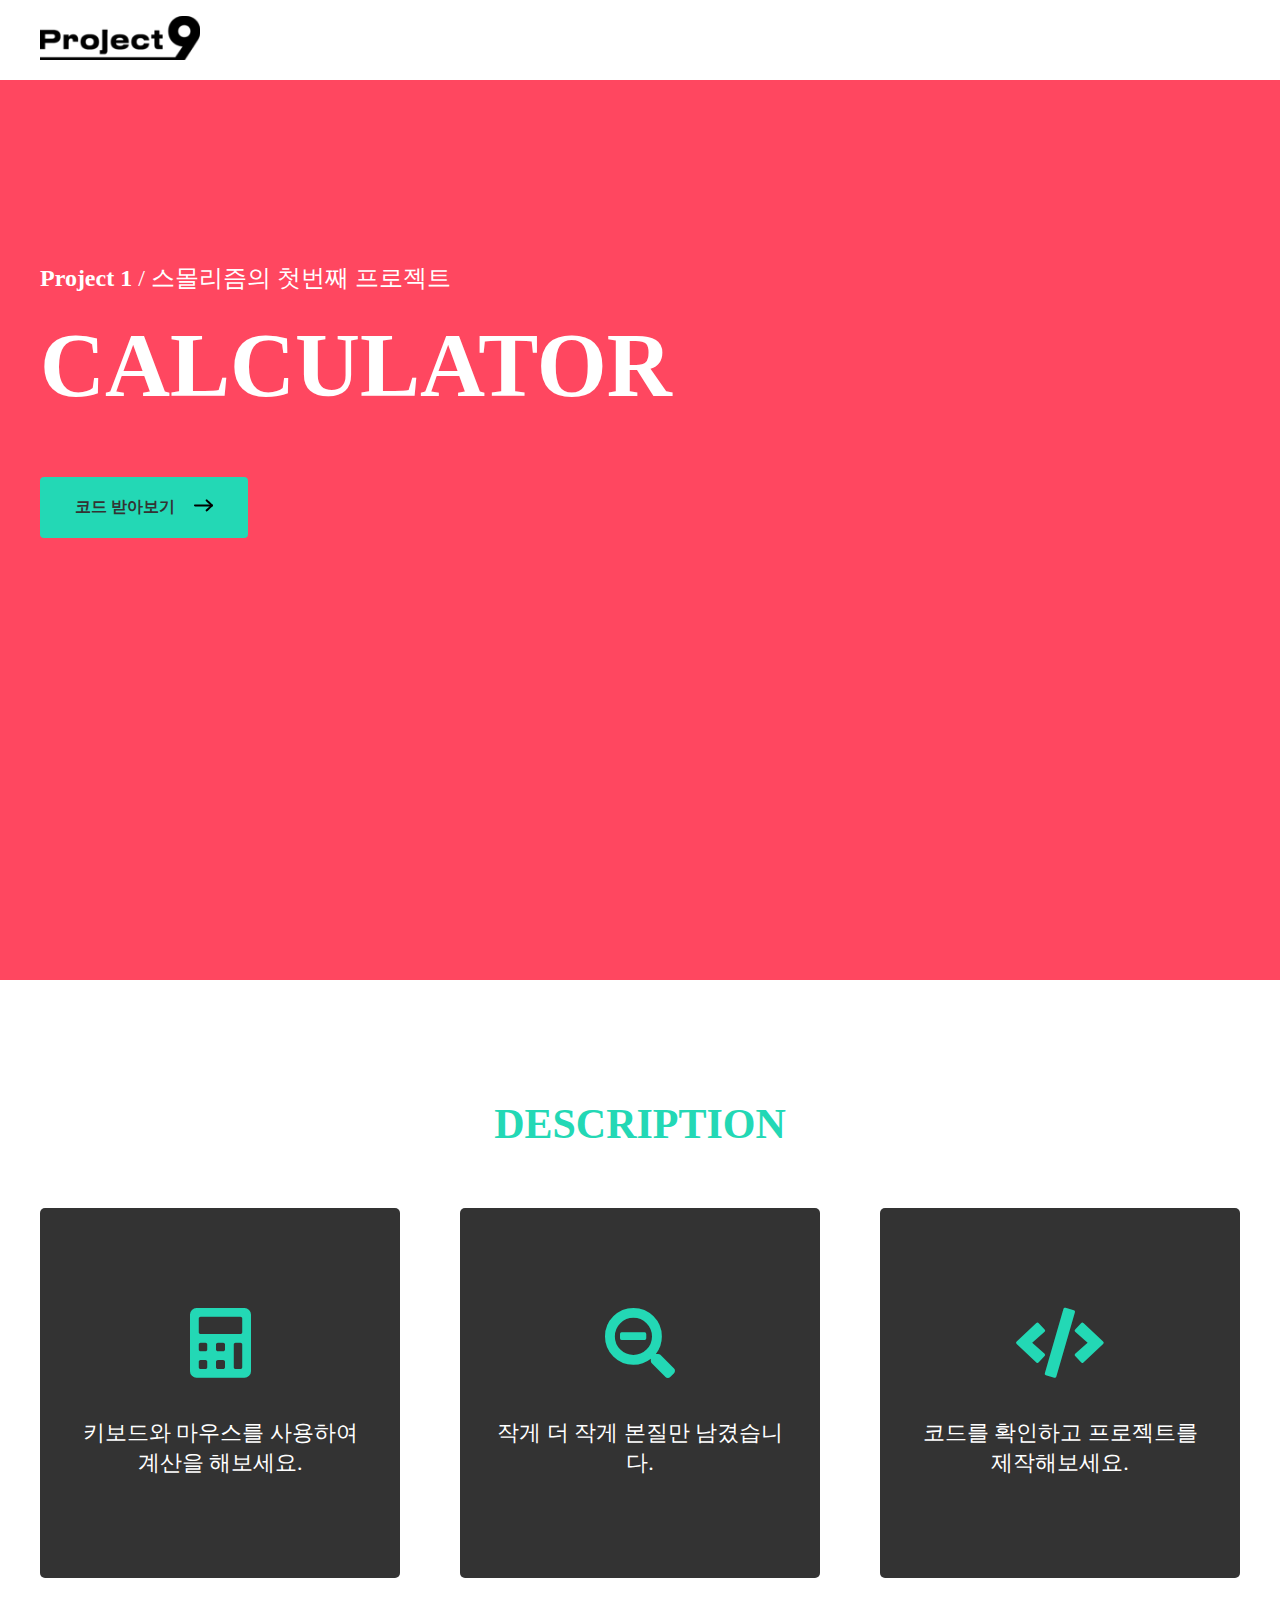
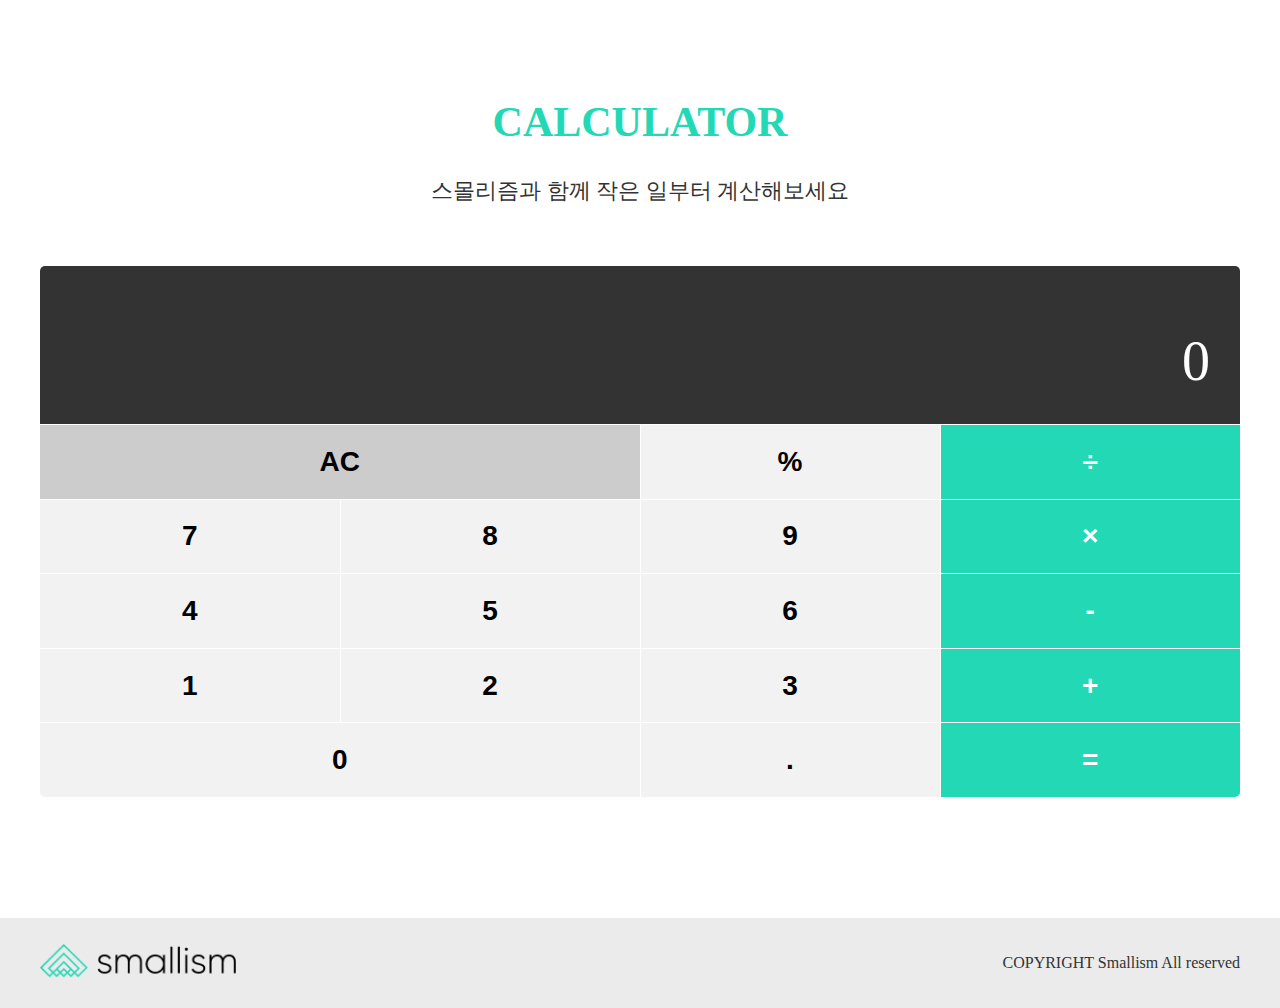
==== commit fb9dde9d: "마지막 수정" ====
--- a/project9_01_calculator/index.html
+++ b/project9_01_calculator/index.html
@@ -39,7 +39,7 @@
         <div class="header--hero">
             <div class="hero container">
                 <p>
-                    <span class="">Project 1</span> / 스몰리즘의 첫번째 프로젝트</span>
+                    <span class="hero--p--span">Project 1</span> / 스몰리즘의 첫번째 프로젝트</span>
                 </p>
                 <h1>CALCULATOR</h1>
                 <a href="https://github.com/sliverz6/Smallism_Project9" class="hero--btn">코드 받아보기
@@ -54,15 +54,15 @@
             <div class="description container">
                 <h2 class="descrpition--h2">DESCRIPTION</h2>
                 <div class="description--box">
-                    <i class="fas fa-calculator fa-5x"></i>
+                    <i class="fas fa-calculator"></i>
                     <h3 class="box--h3">키보드와 마우스를 사용하여 계산을 해보세요.</h3>
                 </div>
                 <div class="description--box">
-                    <i class="fas fa-search-minus fa-5x"></i>
+                    <i class="fas fa-search-minus"></i>
                     <h3 class="box--h3">작게 더 작게 본질만 남겼습니다.</h3>
                 </div>
                 <div class="description--box">
-                    <i class="fas fa-code fa-5x"></i>
+                    <i class="fas fa-code"></i>
                     <h3 class="box--h3">코드를 확인하고 프로젝트를 제작해보세요.</h3>
                 </div>
             </div>
--- a/project9_01_calculator/resource/css/style.css
+++ b/project9_01_calculator/resource/css/style.css
@@ -11,7 +11,7 @@
 :root{
     --primary_color:#23d8b5;
     --h2_font-size:42px;
-    --h3_font-size:24px;
+    --h3_font-size:22px;
     --h3_font-weight:400;
     --text-align:center;
     --margin-bottom:60px;
@@ -145,6 +145,10 @@
     display: inline-block;
     font-weight: 400;
     margin-top: 172px;
+}
+
+.hero--p--span{
+    font-weight: 700;
 }
 
 .hero--btn {
@@ -198,6 +202,8 @@
 
 .fas{
     margin-bottom: 40px;
+    font-size: 70px;
+    color: var(--primary_color);
 }
 
 
